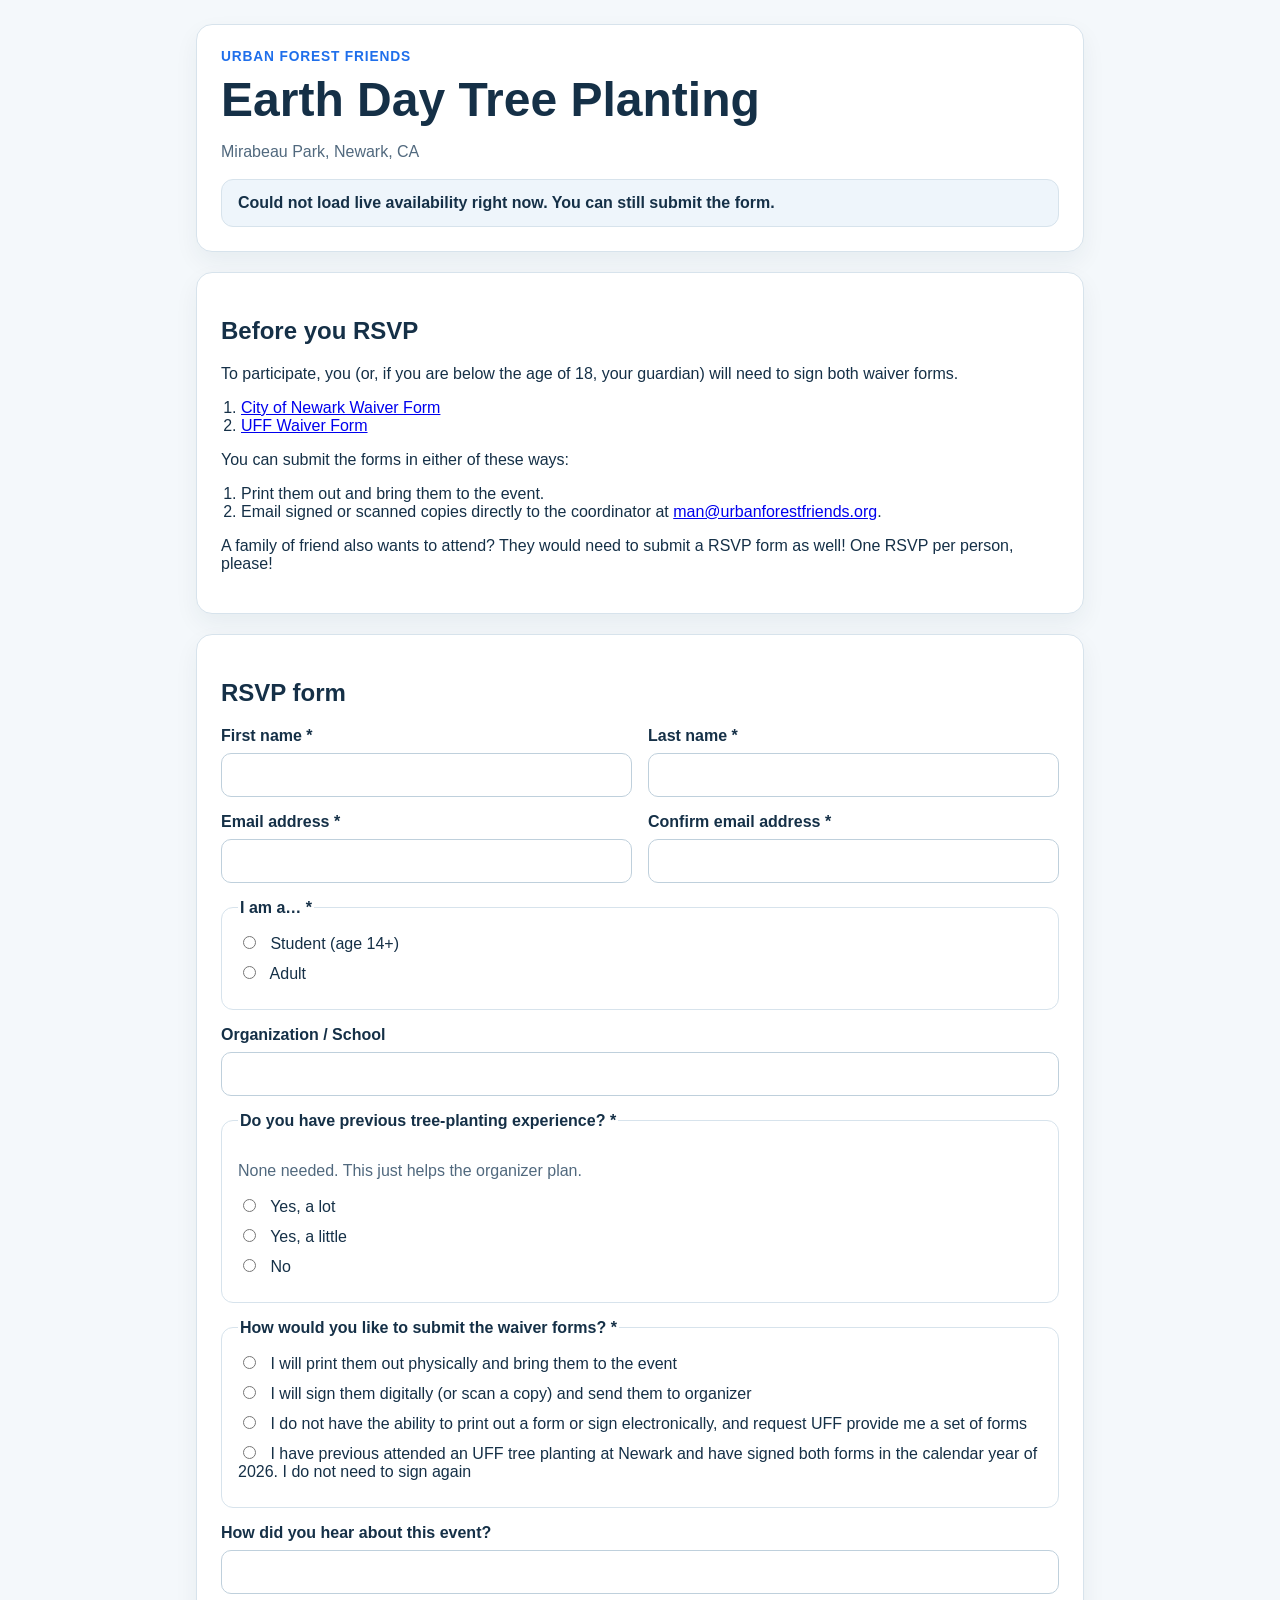
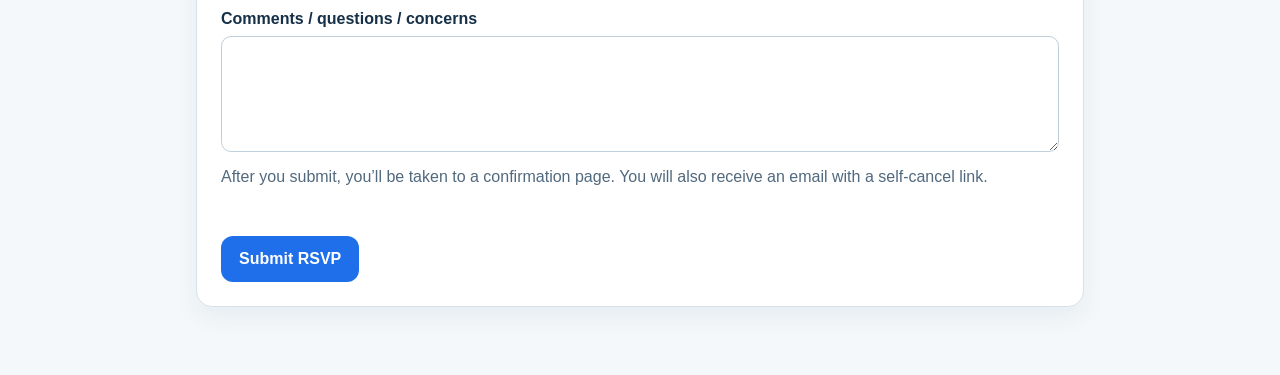
==== index.html @ 5c59181f "switching back again!" ====
<!DOCTYPE html>
<html lang="en">
  <head>
    <meta charset="utf-8">
    <meta name="viewport" content="width=device-width, initial-scale=1">
    <title>RSVP</title>
    <link rel="stylesheet" href="styles.css">
  </head>
  <body>
    <main class="page">
      <section class="hero card">
        <p class="eyebrow">Urban Forest Friends</p>
        <h1 id="eventTitle">Earth Day Tree Planting</h1>
        <p id="eventMeta" class="muted">Mirabeau Park, Newark, CA</p>
        <div id="statusBanner" class="status-banner">Loading availability…</div>
      </section>

      <section class="card">
        <h2>Before you RSVP</h2>
        <p>
          To participate, you (or, if you are below the age of 18, your guardian) will need to sign both waiver forms.
        </p>
        <ol>
          <li><a id="waiverA" href="#" target="_blank" rel="noopener">City of Newark Waiver Form</a></li>
          <li><a id="waiverB" href="#" target="_blank" rel="noopener">UFF Waiver Form</a></li>
        </ol>
        <p>
          You can submit the forms in either of these ways:
        </p>
        <ol>
          <li>Print them out and bring them to the event.</li>
          <li>Email signed or scanned copies directly to the coordinator at <a id="coordinatorEmail" href="mailto:man@urbanforestfriends.org">man@urbanforestfriends.org</a>.</li>
        </ol>
        <p>
          A family of friend also wants to attend? They would need to submit a RSVP form as well! One RSVP per person, please!
        </p>
      </section>

      <section class="card">
        <h2>RSVP form</h2>
        <form id="rsvpForm" method="post">
          <input type="hidden" name="action" value="submit">
          <div class="honeypot" aria-hidden="true">
            <label>
              Website
              <input type="text" name="website" tabindex="-1" autocomplete="off">
            </label>
          </div>

          <div class="grid two-up">
            <label>
              First name *
              <input type="text" name="first_name" required>
            </label>
            <label>
              Last name *
              <input type="text" name="last_name" required>
            </label>
          </div>

          <div class="grid two-up">
            <label>
              Email address *
              <input type="email" name="email" required>
            </label>
            <label>
              Confirm email address *
              <input type="email" name="email_confirm" required>
            </label>
          </div>

          <fieldset>
            <legend>I am a… *</legend>
            <label class="choice"><input type="radio" name="participant_type" value="Student" required> Student (age 14+)</label>
            <label class="choice"><input type="radio" name="participant_type" value="Adult" required> Adult</label>
          </fieldset>

          <label>
            Organization / School
            <input type="text" name="organization_school">
          </label>

          <fieldset>
            <legend>Do you have previous tree-planting experience? *</legend>
            <p class="help">None needed. This just helps the organizer plan.</p>
            <label class="choice"><input type="radio" name="tree_experience" value="Lots" required> Yes, a lot</label>
            <label class="choice"><input type="radio" name="tree_experience" value="Some" required> Yes, a little</label>
            <label class="choice"><input type="radio" name="tree_experience" value="None" required> No</label>
          </fieldset>

          <fieldset>
            <legend>How would you like to submit the waiver forms? *</legend>
            <label class="choice"><input type="radio" name="waiver_submission" value="willBring" required> I will print them out physically and bring them to the event</label>
            <label class="choice"><input type="radio" name="waiver_submission" value="electronic" required> I will sign them digitally (or scan a copy) and send them to organizer</label>
            <label class="choice"><input type="radio" name="waiver_submission" value="needForm" required> I do not have the ability to print out a form or sign electronically, and request UFF provide me a set of forms</label>
            <label class="choice"><input type="radio" name="waiver_submission" value="noNeed" required> I have previous attended an UFF tree planting at Newark and have signed both forms in the calendar year of 2026. I do not need to sign again</label>
          </fieldset>

          <label>
            How did you hear about this event?
            <input type="text" name="heard_about">
          </label>

          <label>
            Comments / questions / concerns
            <textarea name="comments" rows="5"></textarea>
          </label>

          <p class="help">
            After you submit, you’ll be taken to a confirmation page. You will also receive an email with a self-cancel link.
          </p>
          
          <div id="formMessage" class="form-message" role="alert" aria-live="polite"></div>
          <button id="submitButton" type="submit">Submit RSVP</button>
        </form>
      </section>
    </main>

    <script src="config.js"></script>
    <script src="app.js"></script>
  </body>
</html>
---- styles.css ----
:root {
  color-scheme: light;
  --bg: #f4f8fb;
  --card: #ffffff;
  --border: #d7e3ec;
  --text: #153047;
  --muted: #51697e;
  --accent: #1f6feb;
  --accent-dark: #1c5fcc;
  --ok-bg: #e7f7ee;
  --ok-border: #a5d6b3;
  --warn-bg: #fff7e6;
  --warn-border: #e9c46a;
  --error-bg: #fdeceb;
  --error-border: #e5aaa6;
}

* {
  box-sizing: border-box;
}

body {
  margin: 0;
  font-family: Arial, sans-serif;
  background: var(--bg);
  color: var(--text);
}

.page {
  max-width: 920px;
  margin: 0 auto;
  padding: 24px 16px 48px;
}

.card {
  background: var(--card);
  border: 1px solid var(--border);
  border-radius: 16px;
  box-shadow: 0 10px 24px rgba(21, 48, 71, 0.06);
  padding: 24px;
  margin-bottom: 20px;
}

.hero h1 {
  margin: 8px 0 10px;
  font-size: clamp(2rem, 6vw, 3rem);
}

.eyebrow {
  margin: 0;
  color: var(--accent);
  font-weight: 700;
  text-transform: uppercase;
  letter-spacing: 0.06em;
  font-size: 0.86rem;
}

.muted,
.help {
  color: var(--muted);
}

.status-banner {
  margin-top: 18px;
  border-radius: 12px;
  padding: 14px 16px;
  border: 1px solid var(--border);
  background: #eef5fb;
  font-weight: 700;
}

.status-banner.ok {
  background: var(--ok-bg);
  border-color: var(--ok-border);
}

.status-banner.waitlist {
  background: var(--warn-bg);
  border-color: var(--warn-border);
}

label,
legend {
  font-weight: 700;
}

label {
  display: block;
  margin-bottom: 16px;
}

input[type="text"],
input[type="email"],
textarea {
  width: 100%;
  display: block;
  margin-top: 8px;
  padding: 12px 14px;
  font: inherit;
  border: 1px solid #bfd0dc;
  border-radius: 10px;
  background: #fff;
}

textarea {
  resize: vertical;
}

fieldset {
  border: 1px solid var(--border);
  border-radius: 12px;
  padding: 16px;
  margin: 0 0 16px;
}

.choice {
  font-weight: 400;
  display: block;
  margin-bottom: 10px;
}

.choice input {
  margin-right: 10px;
}

.grid {
  display: grid;
  gap: 16px;
}

.two-up {
  grid-template-columns: repeat(2, minmax(0, 1fr));
}

button {
  appearance: none;
  border: 0;
  border-radius: 12px;
  background: var(--accent);
  color: #fff;
  font: inherit;
  font-weight: 700;
  padding: 14px 18px;
  cursor: pointer;
}

button:hover,
button:focus {
  background: var(--accent-dark);
}

button:disabled {
  cursor: not-allowed;
  opacity: 0.72;
}

.form-message {
  min-height: 1.4em;
  margin-bottom: 12px;
  color: #9a2d2d;
  font-weight: 700;
}

.honeypot {
  position: absolute;
  left: -9999px;
  width: 1px;
  height: 1px;
  overflow: hidden;
}

ol {
  padding-left: 20px;
}

@media (max-width: 700px) {
  .two-up {
    grid-template-columns: 1fr;
  }

  .card {
    padding: 18px;
  }
}
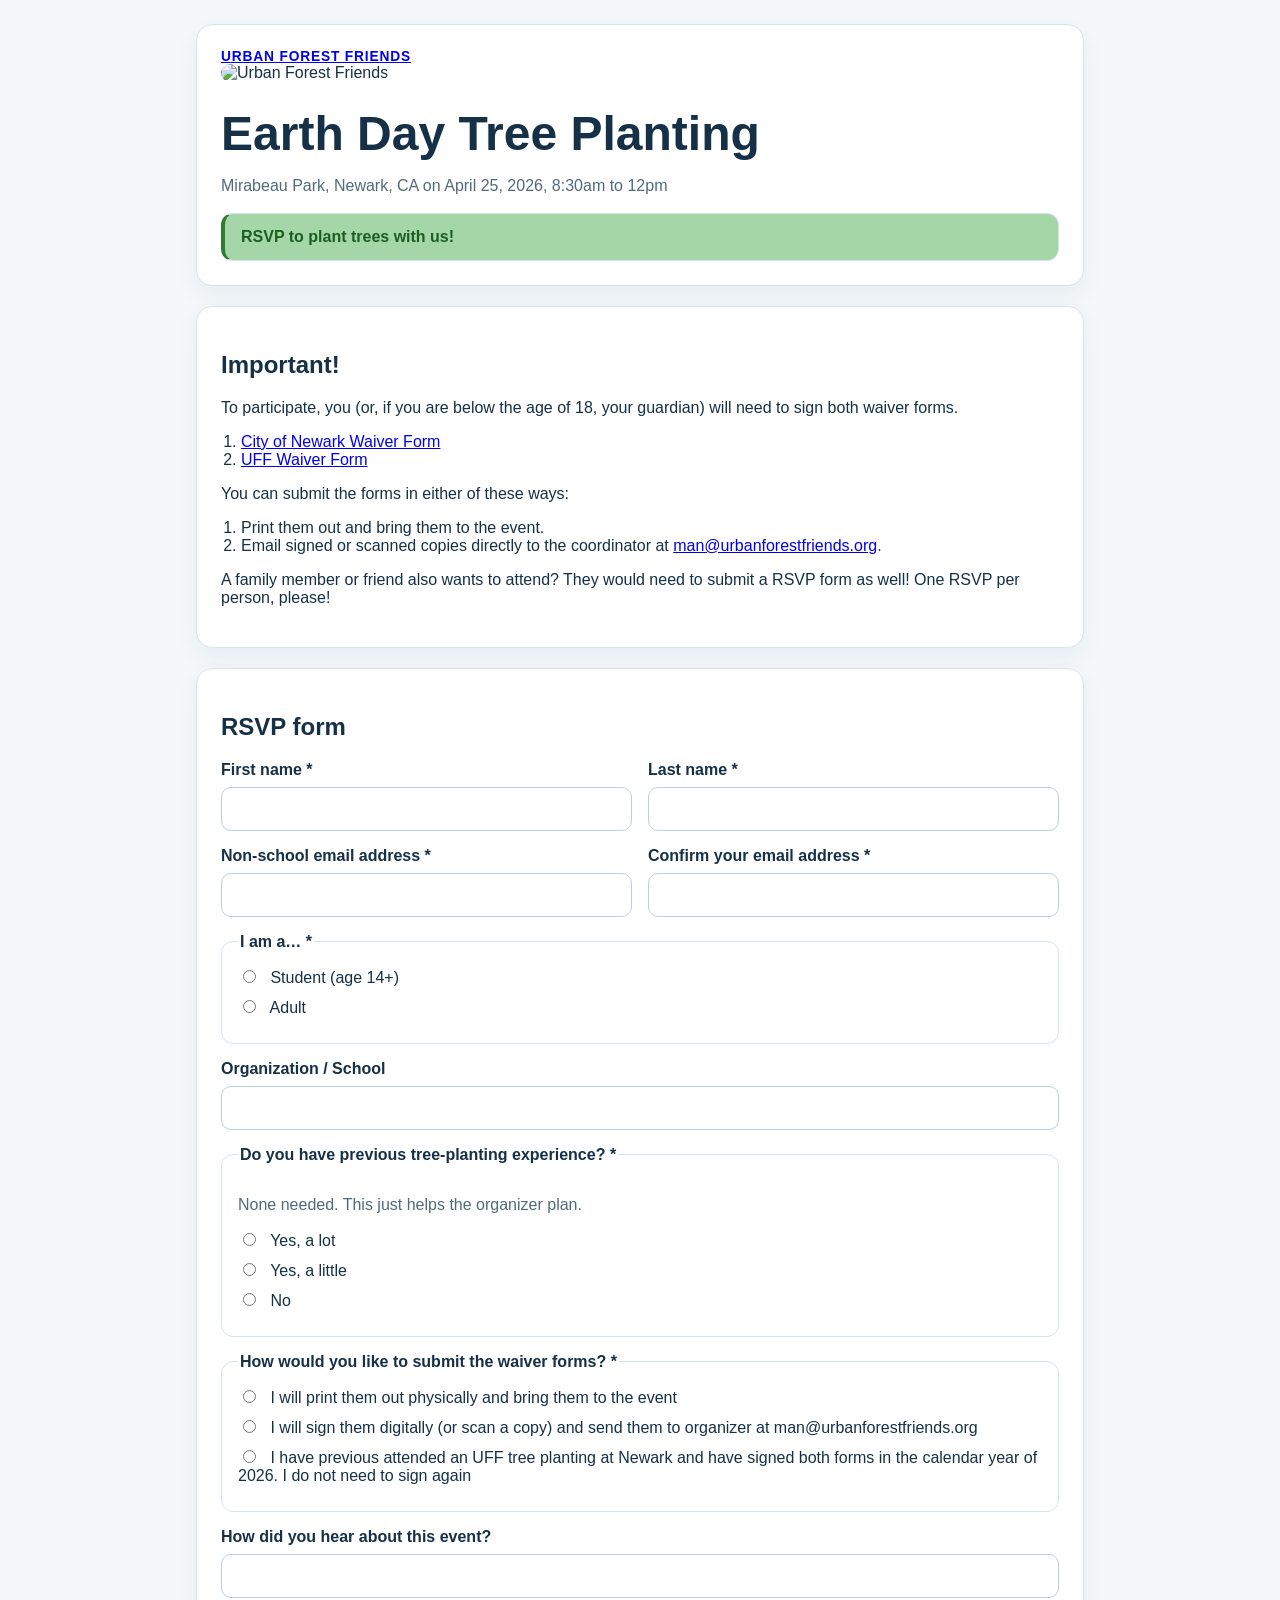
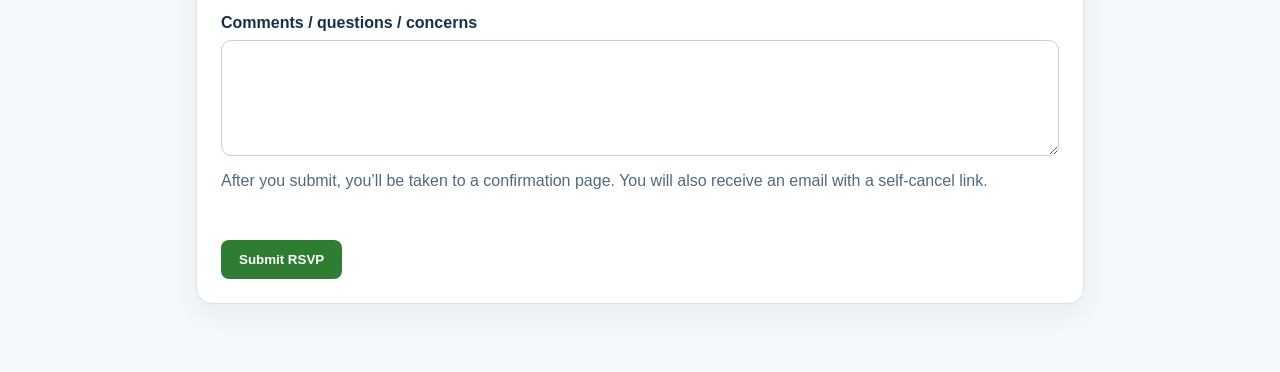
==== commit f3c4e009: "Revise event information and RSVP form instructions Deleted option to "request copy" Added UFF logo" ====
--- a/index.html
+++ b/index.html
@@ -9,14 +9,19 @@
   <body>
     <main class="page">
       <section class="hero card">
-        <p class="eyebrow">Urban Forest Friends</p>
+        <p class="eyebrow"><a href="https://urbanforestfriends.org" target="https://urbanforestfriends.org" rel="noopener">Urban Forest Friends</a></p>
+        <img 
+      	    src="https://lh3.googleusercontent.com/sitesv/APaQ0SSkF4L0_IeTD2FjBkrb9K-meTAp-AtnwImF6xPCRc4WbthJpEsiAqRJAlJ4xTxLX1QkzbKy8kRhXZ22RPbs60GlkNMga3_lWzDjVHx5ZTJqnGGl5bY2srIN3P1E8yw52pPMI80InluFEg1-XsRPr_ih8KF0u8s0dNM6wDYsENSsUGX95-_tomV9ow0=w16383" 
+      	    alt="Urban Forest Friends" 
+      	    class="hero-image"
+      	/>
         <h1 id="eventTitle">Earth Day Tree Planting</h1>
-        <p id="eventMeta" class="muted">Mirabeau Park, Newark, CA</p>
-        <div id="statusBanner" class="status-banner">Loading availability…</div>
+        <p id="eventMeta" class="muted">Mirabeau Park, Newark, CA on April 25, 2026, 8:30am to 12pm</p>
+        <div id="statusBanner" class="status-banner">RSVP to plant trees with us!</div>
       </section>
 
       <section class="card">
-        <h2>Before you RSVP</h2>
+        <h2>Important!</h2>
         <p>
           To participate, you (or, if you are below the age of 18, your guardian) will need to sign both waiver forms.
         </p>
@@ -32,7 +37,7 @@
           <li>Email signed or scanned copies directly to the coordinator at <a id="coordinatorEmail" href="mailto:man@urbanforestfriends.org">man@urbanforestfriends.org</a>.</li>
         </ol>
         <p>
-          A family of friend also wants to attend? They would need to submit a RSVP form as well! One RSVP per person, please!
+          A family member or friend also wants to attend? They would need to submit a RSVP form as well! One RSVP per person, please!
         </p>
       </section>
 
@@ -60,11 +65,11 @@
 
           <div class="grid two-up">
             <label>
-              Email address *
+              Non-school email address *
               <input type="email" name="email" required>
             </label>
             <label>
-              Confirm email address *
+              Confirm your email address *
               <input type="email" name="email_confirm" required>
             </label>
           </div>
@@ -91,8 +96,7 @@
           <fieldset>
             <legend>How would you like to submit the waiver forms? *</legend>
             <label class="choice"><input type="radio" name="waiver_submission" value="willBring" required> I will print them out physically and bring them to the event</label>
-            <label class="choice"><input type="radio" name="waiver_submission" value="electronic" required> I will sign them digitally (or scan a copy) and send them to organizer</label>
-            <label class="choice"><input type="radio" name="waiver_submission" value="needForm" required> I do not have the ability to print out a form or sign electronically, and request UFF provide me a set of forms</label>
+            <label class="choice"><input type="radio" name="waiver_submission" value="electronic" required> I will sign them digitally (or scan a copy) and send them to organizer at man@urbanforestfriends.org</label>
             <label class="choice"><input type="radio" name="waiver_submission" value="noNeed" required> I have previous attended an UFF tree planting at Newark and have signed both forms in the calendar year of 2026. I do not need to sign again</label>
           </fieldset>
 
--- a/styles.css
+++ b/styles.css
@@ -6,13 +6,17 @@
   --text: #153047;
   --muted: #51697e;
   --accent: #1f6feb;
-  --accent-dark: #1c5fcc;
+  /* --accent-dark: #1c5fcc; */ /* makes it blue */
   --ok-bg: #e7f7ee;
   --ok-border: #a5d6b3;
   --warn-bg: #fff7e6;
   --warn-border: #e9c46a;
   --error-bg: #fdeceb;
   --error-border: #e5aaa6;
+  --primary: #2e7d32;       /* main green */
+  --primary-light: #4caf50; /* lighter green */
+  --primary-dark: #1b5e20;  /* darker green */
+  --accent: #a5d6a7;        /* soft green background */
 }
 
 * {
@@ -67,6 +71,9 @@
   border: 1px solid var(--border);
   background: #eef5fb;
   font-weight: 700;
+  background-color: var(--accent);
+  color: var(--primary-dark);
+  border-left: 4px solid var(--primary);
 }
 
 .status-banner.ok {
@@ -132,6 +139,7 @@
   grid-template-columns: repeat(2, minmax(0, 1fr));
 }
 
+/*
 button {
   appearance: none;
   border: 0;
@@ -148,7 +156,21 @@
 button:focus {
   background: var(--accent-dark);
 }
-
+*/
+
+button {
+  background-color: var(--primary);
+  color: white;
+  border: none;
+  padding: 12px 18px;
+  border-radius: 8px;
+  font-weight: 600;
+  cursor: pointer;
+}
+
+button:hover {
+  background-color: var(--primary-dark);
+}
 button:disabled {
   cursor: not-allowed;
   opacity: 0.72;
@@ -173,6 +195,14 @@
   padding-left: 20px;
 }
 
+.hero-image {
+  width: 100%;
+  max-height: 400px;
+  object-fit: cover;
+  border-radius: 12px;
+  margin-bottom: 16px;
+}
+
 @media (max-width: 700px) {
   .two-up {
     grid-template-columns: 1fr;
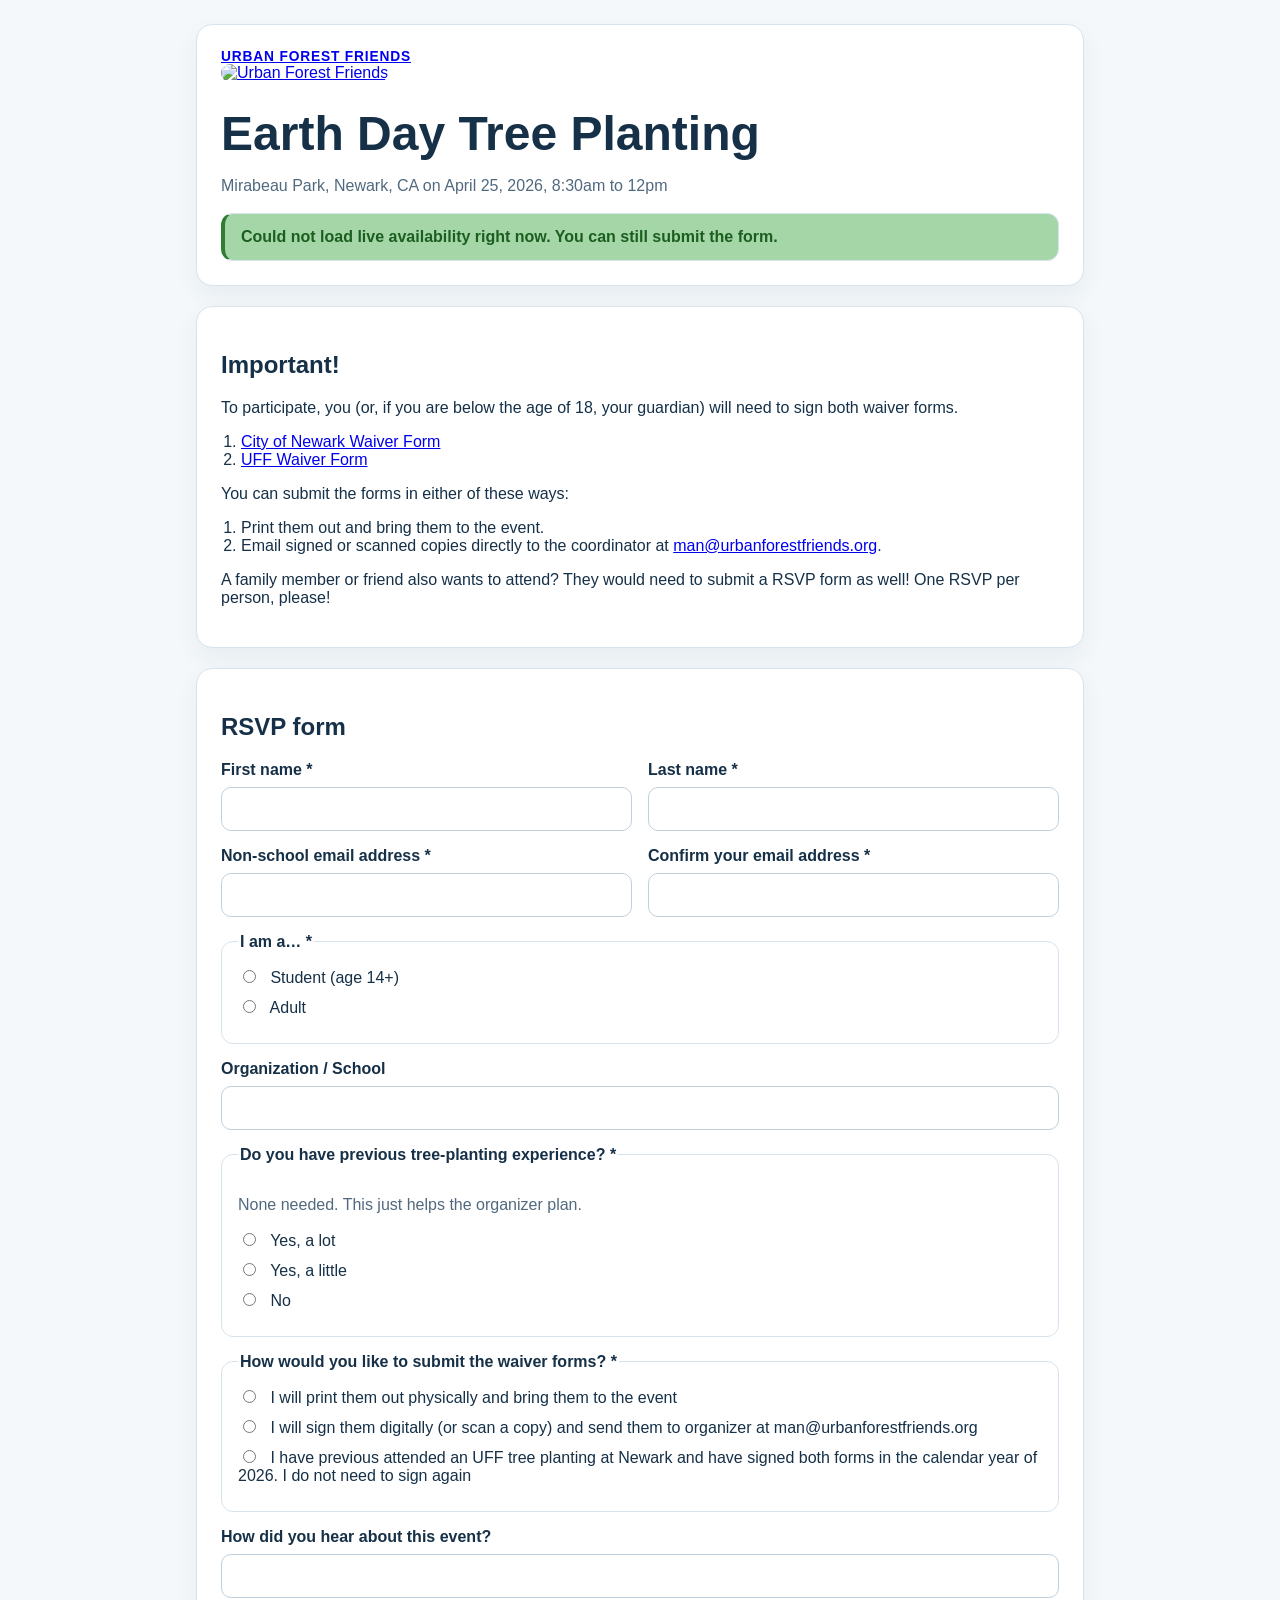
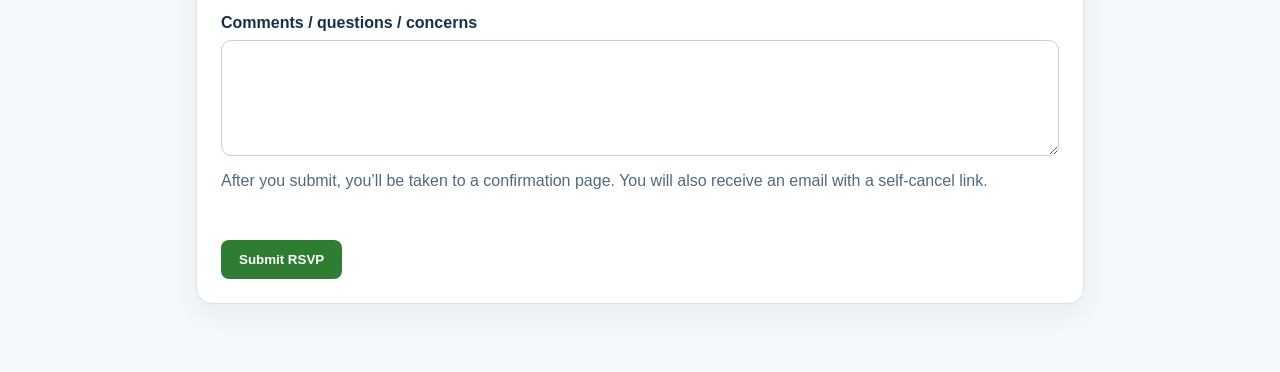
==== commit de2efd2c: "Update image link and add anchor tag" ====
--- a/index.html
+++ b/index.html
@@ -10,11 +10,13 @@
     <main class="page">
       <section class="hero card">
         <p class="eyebrow"><a href="https://urbanforestfriends.org" target="https://urbanforestfriends.org" rel="noopener">Urban Forest Friends</a></p>
+        <a href="https://urbanforestfriends.org" target="https://urbanforestfriends.org" rel="noopener">
         <img 
-      	    src="https://lh3.googleusercontent.com/sitesv/APaQ0SSkF4L0_IeTD2FjBkrb9K-meTAp-AtnwImF6xPCRc4WbthJpEsiAqRJAlJ4xTxLX1QkzbKy8kRhXZ22RPbs60GlkNMga3_lWzDjVHx5ZTJqnGGl5bY2srIN3P1E8yw52pPMI80InluFEg1-XsRPr_ih8KF0u8s0dNM6wDYsENSsUGX95-_tomV9ow0=w16383" 
+      	    src="https://lh3.googleusercontent.com/sitesv/[base64]w1280" 
       	    alt="Urban Forest Friends" 
       	    class="hero-image"
       	/>
+        </a>
         <h1 id="eventTitle">Earth Day Tree Planting</h1>
         <p id="eventMeta" class="muted">Mirabeau Park, Newark, CA on April 25, 2026, 8:30am to 12pm</p>
         <div id="statusBanner" class="status-banner">RSVP to plant trees with us!</div>
--- a/styles.css
+++ b/styles.css
@@ -197,7 +197,7 @@
 
 .hero-image {
   width: 100%;
-  max-height: 400px;
+  max-height: 200px;
   object-fit: cover;
   border-radius: 12px;
   margin-bottom: 16px;
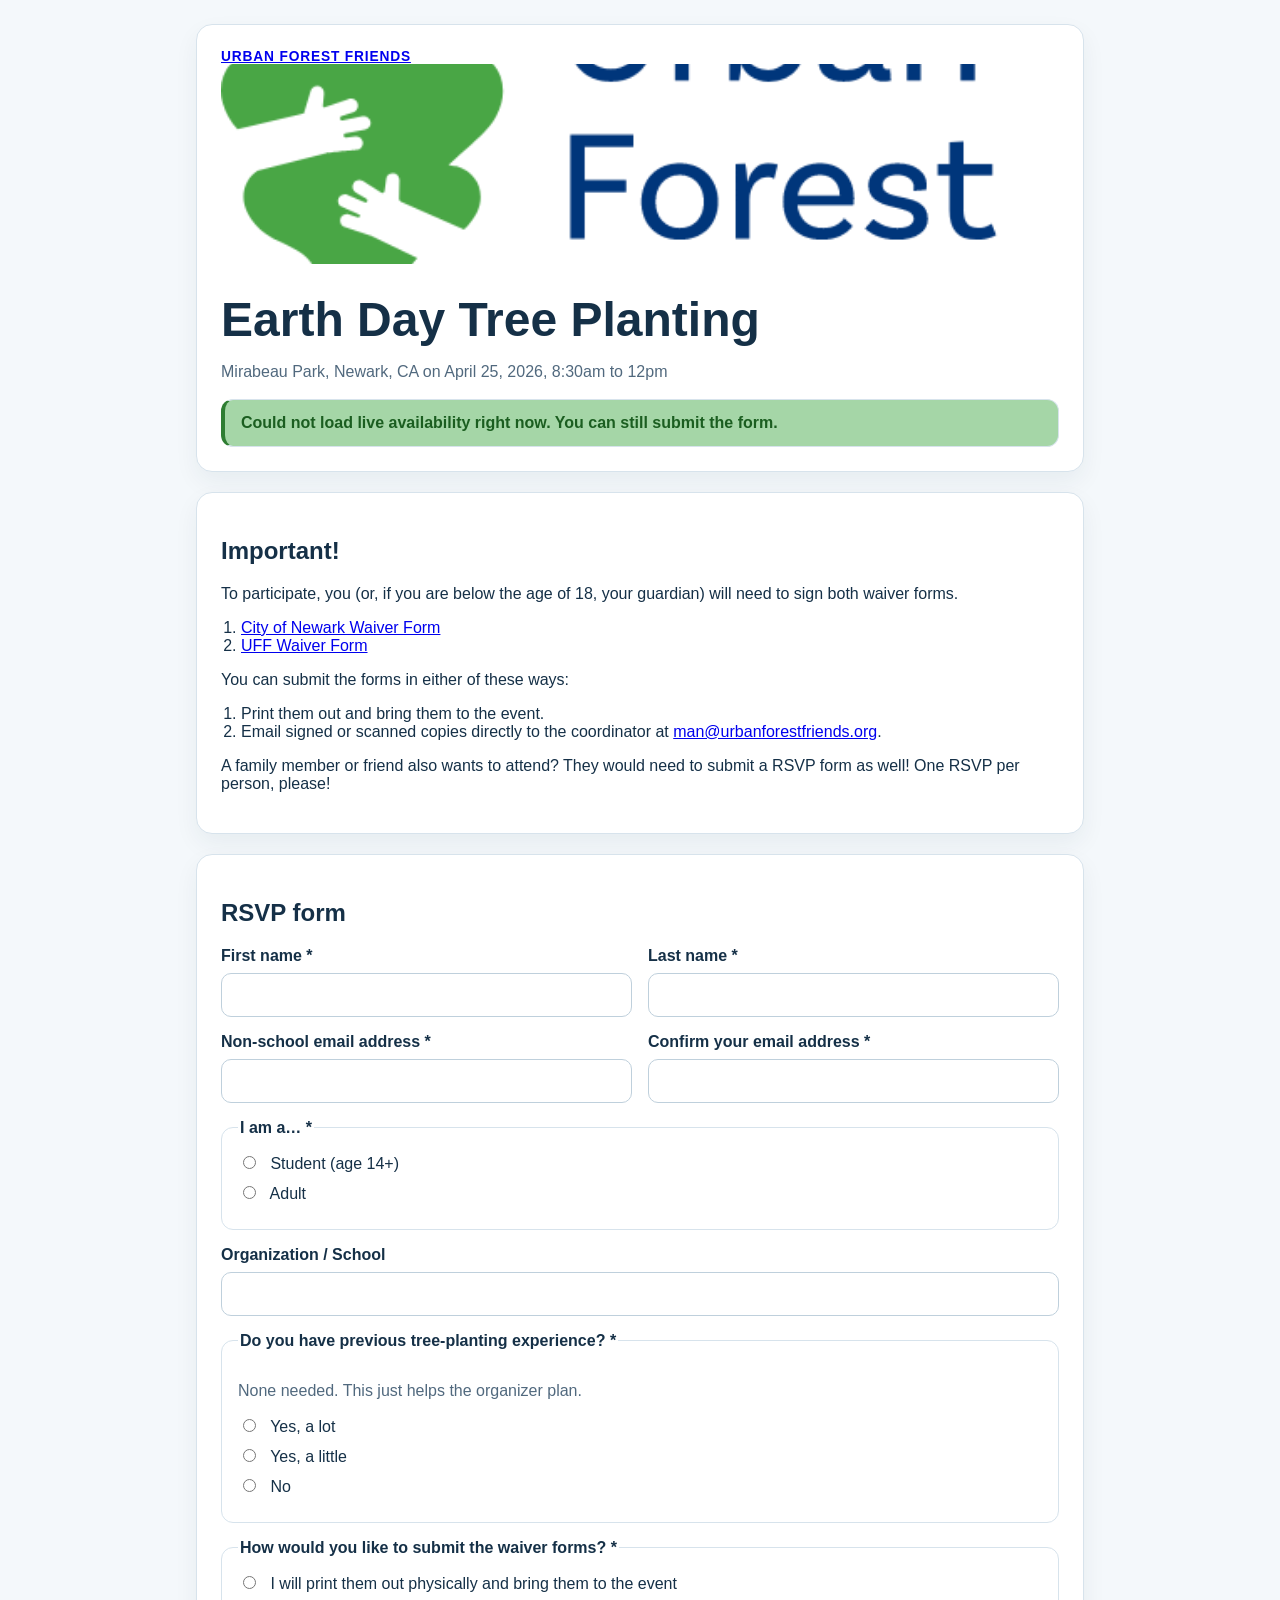
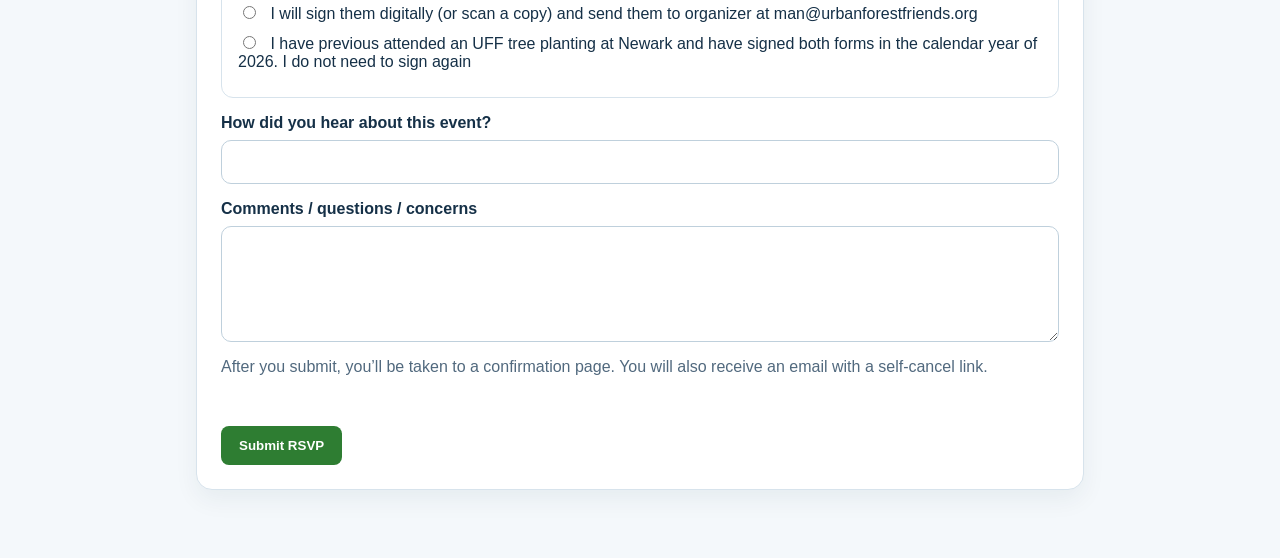
==== commit 10a09eaf: "Update image source to local file 'uffLogo.png' because for some reason Google's ext image won't loa" ====
--- a/index.html
+++ b/index.html
@@ -12,7 +12,7 @@
         <p class="eyebrow"><a href="https://urbanforestfriends.org" target="https://urbanforestfriends.org" rel="noopener">Urban Forest Friends</a></p>
         <a href="https://urbanforestfriends.org" target="https://urbanforestfriends.org" rel="noopener">
         <img 
-      	    src="https://lh3.googleusercontent.com/sitesv/[base64]w1280" 
+      	    src="uffLogo.png" 
       	    alt="Urban Forest Friends" 
       	    class="hero-image"
       	/>
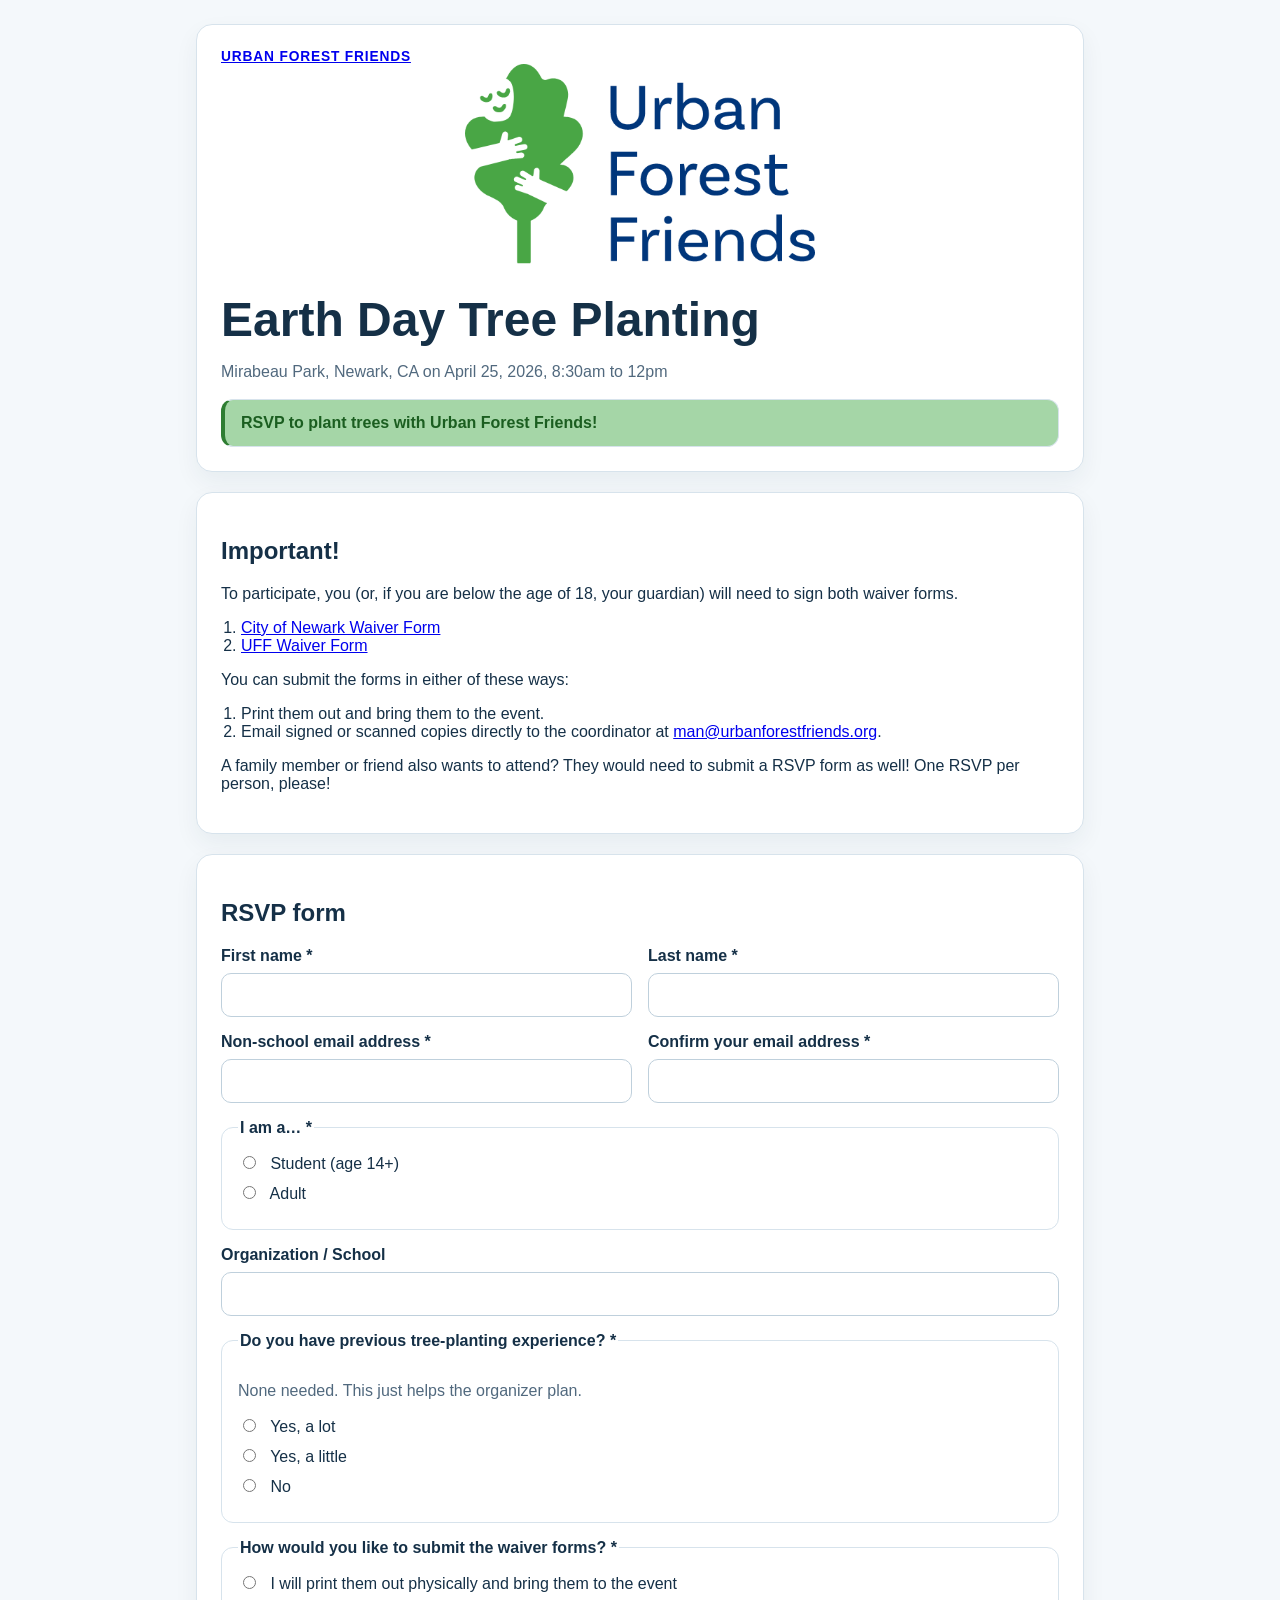
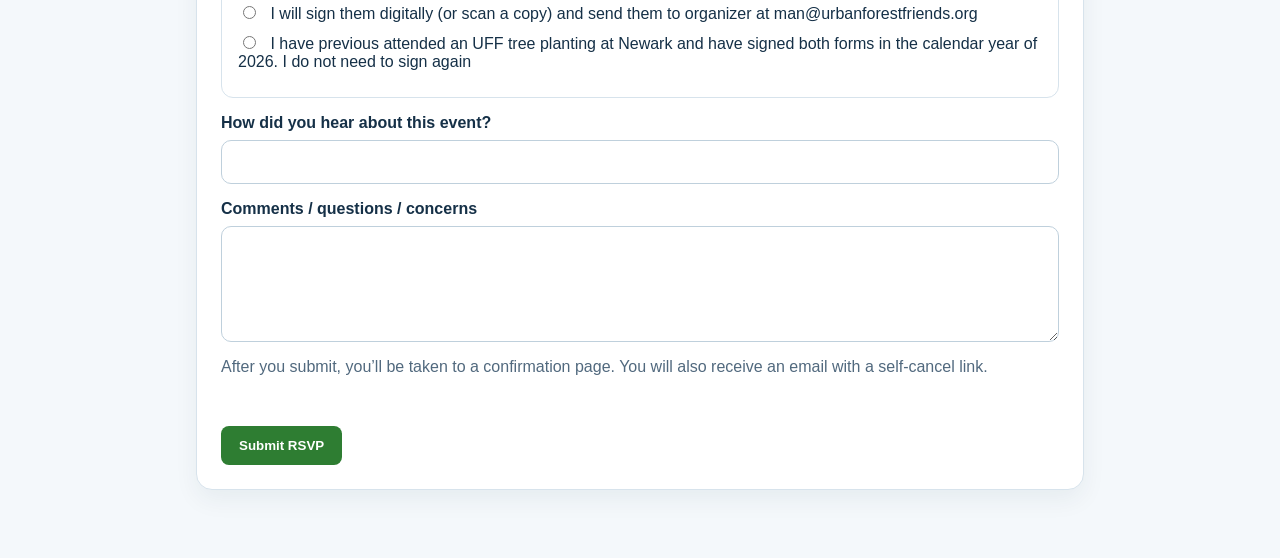
==== commit 46d8efd9: "General updates Added www. to URLs" ====
--- a/index.html
+++ b/index.html
@@ -9,8 +9,8 @@
   <body>
     <main class="page">
       <section class="hero card">
-        <p class="eyebrow"><a href="https://urbanforestfriends.org" target="https://urbanforestfriends.org" rel="noopener">Urban Forest Friends</a></p>
-        <a href="https://urbanforestfriends.org" target="https://urbanforestfriends.org" rel="noopener">
+        <p class="eyebrow"><a href="https://www.urbanforestfriends.org" target="_blank" rel="noopener">Urban Forest Friends</a></p>
+        <a href="https://www.urbanforestfriends.org" target="_blank" rel="noopener">
         <img 
       	    src="uffLogo.png" 
       	    alt="Urban Forest Friends" 
--- a/styles.css
+++ b/styles.css
@@ -198,7 +198,7 @@
 .hero-image {
   width: 100%;
   max-height: 200px;
-  object-fit: cover;
+  object-fit: contain;
   border-radius: 12px;
   margin-bottom: 16px;
 }
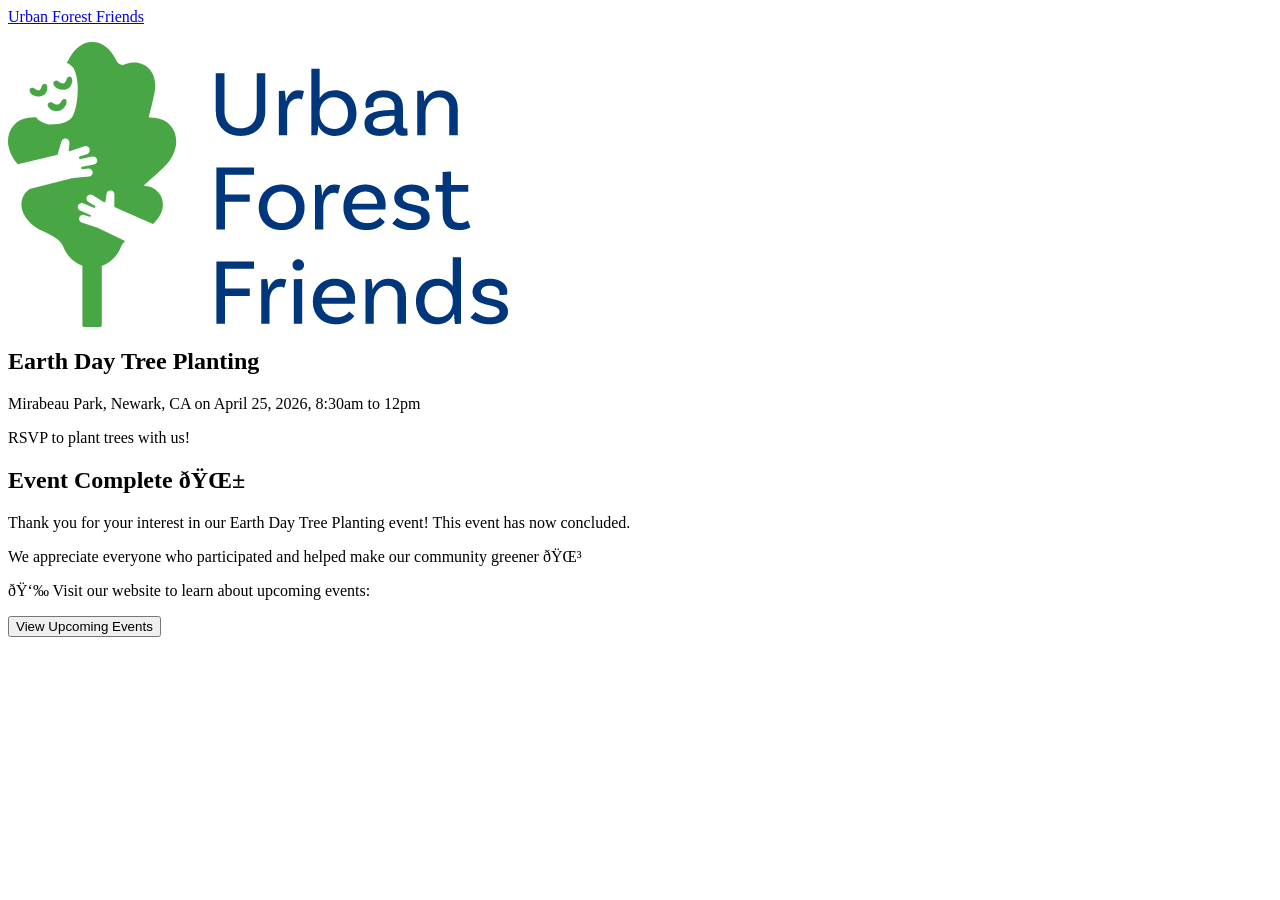
==== commit c823f032: "Changed it so that the event is closed" ====
--- a/index.html
+++ b/index.html
@@ -1,4 +1,41 @@
-<!DOCTYPE html>
+ <section class="hero card">
+  <p class="eyebrow"><a href="https://www.urbanforestfriends.org" target="_blank" rel="noopener">Urban Forest Friends</a></p>
+  <a href="https://www.urbanforestfriends.org" target="_blank" rel="noopener">
+  <img 
+      src="uffLogo.png" 
+      alt="Urban Forest Friends" 
+      class="hero-image"
+  />
+  </a>
+  <h1 id="eventTitle">Earth Day Tree Planting</h1>
+  <p id="eventMeta" class="muted">Mirabeau Park, Newark, CA on April 25, 2026, 8:30am to 12pm</p>
+  <div id="statusBanner" class="status-banner">RSVP to plant trees with us!</div>
+</section>
+
+<section class="card">
+  <h2>Event Complete 🌱</h2>
+
+  <p>
+    Thank you for your interest in our Earth Day Tree Planting event!
+    This event has now concluded.
+  </p>
+
+  <p>
+    We appreciate everyone who participated and helped make our community greener 🌳
+  </p>
+
+  <p>
+    👉 Visit our website to learn about upcoming events:
+  </p>
+
+  <p style="margin-top: 16px;">
+    <a href="https://www.urbanforestfriends.org" target="_blank" rel="noopener">
+      <button>View Upcoming Events</button>
+    </a>
+  </p>
+</section>
+
+<!-- <!DOCTYPE html>
 <html lang="en">
   <head>
     <meta charset="utf-8">
@@ -28,8 +65,8 @@
           To participate, you (or, if you are below the age of 18, your guardian) will need to sign both waiver forms.
         </p>
         <ol>
-          <li><a id="waiverA" href="#" target="_blank" rel="noopener">City of Newark Waiver Form</a></li>
-          <li><a id="waiverB" href="#" target="_blank" rel="noopener">UFF Waiver Form</a></li>
+          <li><a id="waiverA" href="https://docs.google.com/document/d/1sXZhdfVdP9XuHrxpnfPpmX7cc_7qufwyuFZ9bzW3b0Y/view?tab=t.0" target="_blank" rel="noopener">City of Newark Waiver Form</a></li>
+          <li><a id="waiverB" href="https://drive.google.com/file/u/1/d/1a65lmS7rAJBmiO2hR0xzdyUoIWDTKkAq/view" target="_blank" rel="noopener">UFF Waiver Form</a></li>
         </ol>
         <p>
           You can submit the forms in either of these ways:
@@ -125,4 +162,4 @@
     <script src="config.js"></script>
     <script src="app.js"></script>
   </body>
-</html>
+</html> -->
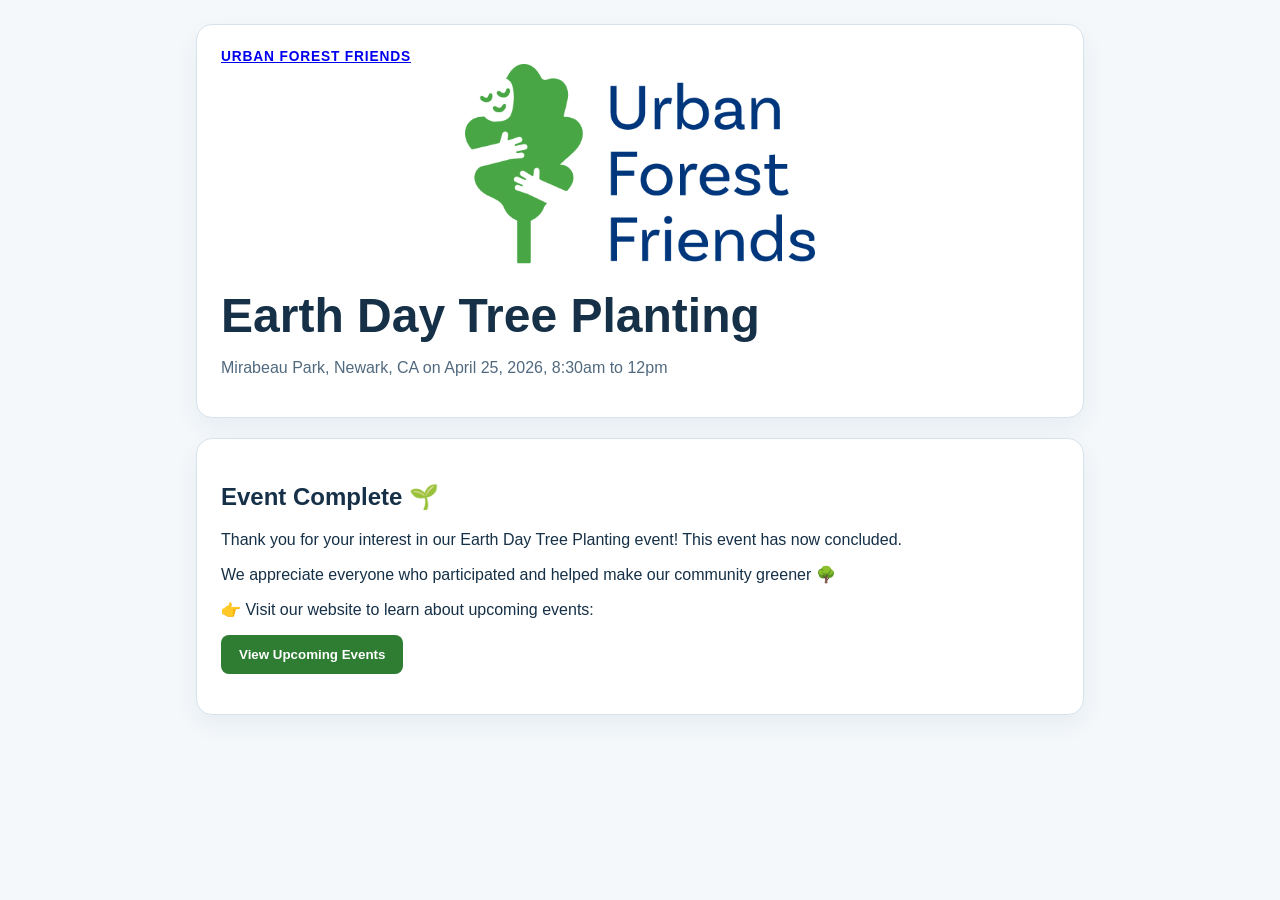
==== commit cf0f7a24: "Beautified the RSVP Closing" ====
--- a/index.html
+++ b/index.html
@@ -1,39 +1,54 @@
- <section class="hero card">
-  <p class="eyebrow"><a href="https://www.urbanforestfriends.org" target="_blank" rel="noopener">Urban Forest Friends</a></p>
-  <a href="https://www.urbanforestfriends.org" target="_blank" rel="noopener">
-  <img 
-      src="uffLogo.png" 
-      alt="Urban Forest Friends" 
-      class="hero-image"
-  />
-  </a>
-  <h1 id="eventTitle">Earth Day Tree Planting</h1>
-  <p id="eventMeta" class="muted">Mirabeau Park, Newark, CA on April 25, 2026, 8:30am to 12pm</p>
-  <div id="statusBanner" class="status-banner">RSVP to plant trees with us!</div>
-</section>
+<html lang="en">
+  <head>
+    <meta charset="utf-8">
+    <meta name="viewport" content="width=device-width, initial-scale=1">
+    <title>RSVP</title>
+    <link rel="stylesheet" href="styles.css">
+  </head>
+  <body>
+    <main class="page">
+      <section class="hero card">
+        <p class="eyebrow"><a href="https://www.urbanforestfriends.org" target="_blank" rel="noopener">Urban Forest Friends</a></p>
+        <a href="https://www.urbanforestfriends.org" target="_blank" rel="noopener">
+        <img 
+      	    src="uffLogo.png" 
+      	    alt="Urban Forest Friends" 
+      	    class="hero-image"
+      	/>
+        </a>
+        <h1 id="eventTitle">Earth Day Tree Planting</h1>
+        <p id="eventMeta" class="muted">Mirabeau Park, Newark, CA on April 25, 2026, 8:30am to 12pm</p>
+      </section>
+    
+      <section class="card">
+        <h2>Event Complete 🌱</h2>
+      
+        <p>
+          Thank you for your interest in our Earth Day Tree Planting event!
+          This event has now concluded.
+        </p>
+      
+        <p>
+          We appreciate everyone who participated and helped make our community greener 🌳
+        </p>
+      
+        <p>
+          👉 Visit our website to learn about upcoming events:
+        </p>
+      
+        <p style="margin-top: 16px;">
+          <a href="https://www.urbanforestfriends.org" target="_blank" rel="noopener">
+            <button>View Upcoming Events</button>
+          </a>
+        </p>
+      </section>
+     
+    </main>
 
-<section class="card">
-  <h2>Event Complete 🌱</h2>
-
-  <p>
-    Thank you for your interest in our Earth Day Tree Planting event!
-    This event has now concluded.
-  </p>
-
-  <p>
-    We appreciate everyone who participated and helped make our community greener 🌳
-  </p>
-
-  <p>
-    👉 Visit our website to learn about upcoming events:
-  </p>
-
-  <p style="margin-top: 16px;">
-    <a href="https://www.urbanforestfriends.org" target="_blank" rel="noopener">
-      <button>View Upcoming Events</button>
-    </a>
-  </p>
-</section>
+    <script src="config.js"></script>
+    <script src="app.js"></script>
+  </body>
+</html> 
 
 <!-- <!DOCTYPE html>
 <html lang="en">
